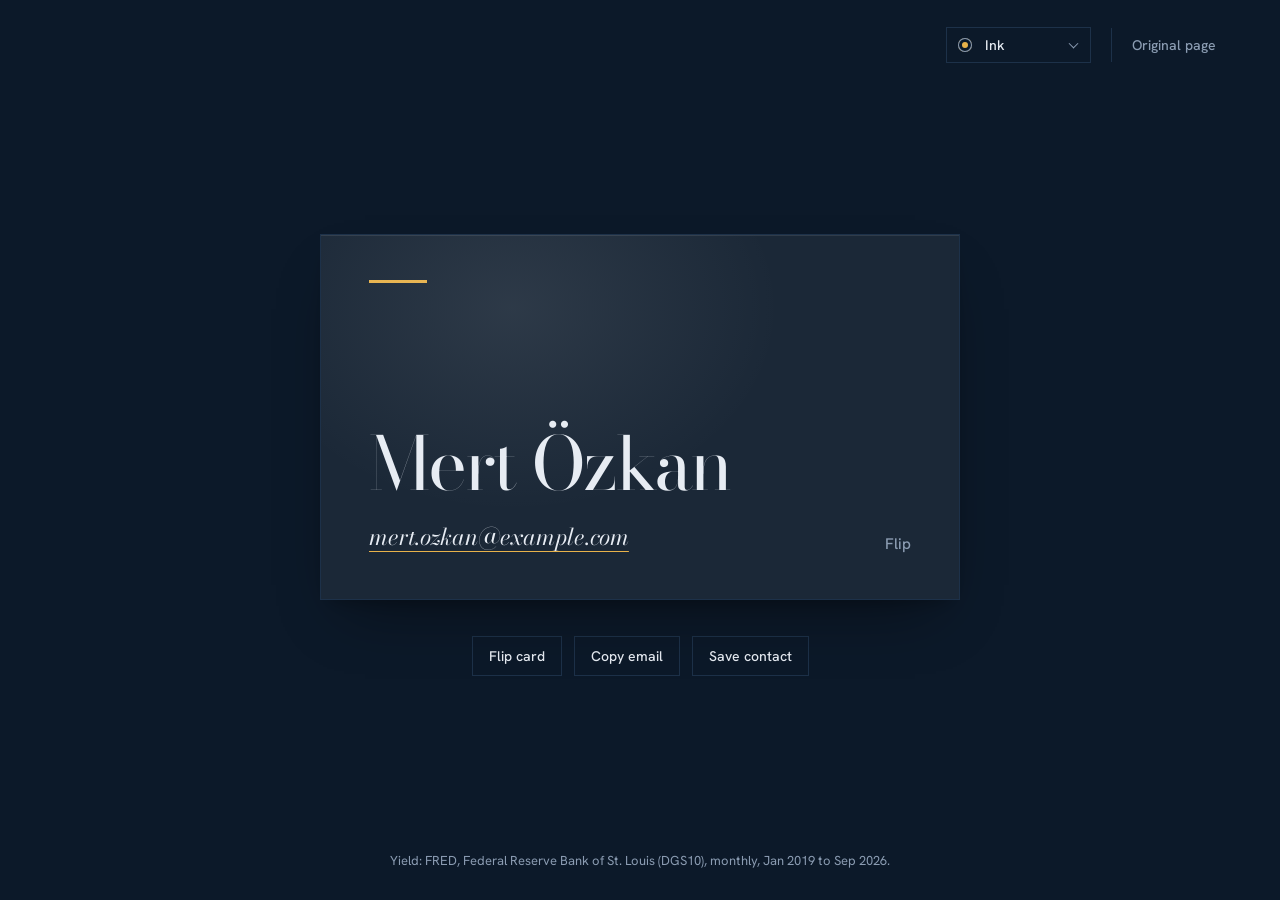
==== card.html @ 7c67b934 "Add US/TR switch with one-time Coming soon note, and a digital business card page Co-Authored-By: Cl" ====
<!DOCTYPE html>
<html lang="en">
<head>
<meta charset="utf-8">
<meta name="viewport" content="width=device-width, initial-scale=1">
<meta name="color-scheme" content="dark light">
<meta name="theme-color" content="#0c1929" id="theme-color">
<title>Mert Özkan</title>
<meta name="description" content="Mert Özkan. mert.ozkan@example.com">
<link rel="preconnect" href="https://fonts.googleapis.com">
<link rel="preconnect" href="https://fonts.gstatic.com" crossorigin>
<link href="https://fonts.googleapis.com/css2?family=Bodoni+Moda:ital,opsz,wght@0,6..96,400..600;1,6..96,400..600&family=Hanken+Grotesk:wght@400;500&family=Schibsted+Grotesk:wght@400..700&family=IBM+Plex+Mono:wght@400;500&family=Newsreader:ital,opsz,wght@0,6..72,400..600;1,6..72,400..600&family=Libre+Franklin:wght@400..800&family=JetBrains+Mono:wght@400..600&family=Archivo:wght@400..800&display=swap" rel="stylesheet">
<script>try{var t=location.hash.slice(1)||localStorage.getItem("theme");if(t)document.documentElement.dataset.look=t}catch(e){}</script>
<style>
  :root {
    --bg: #0c1929;
    --grid: #1d3149;
    --text: #e7ecf3;
    --muted: #8b9cb2;
    --gold: #e8b24a;
    --blue: #7da2d3;
    --teal: #66b5a8;
    --lilac: #b4a4d6;
    --gutter: clamp(20px, 5vw, 64px);

    /* Type and line character, overridden per theme */
    --body: "Hanken Grotesk", system-ui, -apple-system, "Segoe UI", sans-serif;
    --display: "Bodoni Moda", Didot, "Bodoni 72", Georgia, serif;
    --name-size: clamp(3rem, 13vw, 10rem);
    --name-weight: 400;
    --name-tracking: -0.03em;
    --name-opsz: "opsz" 96;
    --email-size: clamp(1.5rem, 3.4vw, 2.75rem);
    --email-style: italic;
    --email-weight: 400;
    --email-tracking: -0.01em;
    --line-w: 1.5px;
    --line-w-main: 2.5px;
    --grid-dash: none;
  }

  /* Ledger: pale stone paper, grotesk type, cobalt signal line */
  :root[data-look="ledger"] {
    --bg: #edf0ee;
    --grid: #d2d9d6;
    --text: #0f1e1b;
    --muted: #52625c;
    --gold: #2540d9;
    --blue: #7e5f45;
    --teal: #1f7466;
    --lilac: #74468a;
    --display: "Schibsted Grotesk", "Hanken Grotesk", system-ui, sans-serif;
    --name-size: clamp(3rem, 12.5vw, 9.5rem);
    --name-weight: 600;
    --name-tracking: -0.05em;
    --name-opsz: normal;
    --email-size: clamp(1.4rem, 3vw, 2.4rem);
    --email-style: normal;
    --email-weight: 500;
    --email-tracking: -0.025em;
    --line-w: 1.5px;
    --line-w-main: 3px;
  }

  /* Terminal: black screen, amber signal, monospace, sharp straight segments */
  :root[data-look="terminal"] {
    --bg: #0b0c0c;
    --grid: #262723;
    --text: #e8e6df;
    --muted: #8f8d83;
    --gold: #ffa028;
    --blue: #4db8d6;
    --teal: #6dbe7b;
    --lilac: #e0708c;
    --body: "IBM Plex Mono", ui-monospace, "Cascadia Mono", Consolas, monospace;
    --display: "IBM Plex Mono", ui-monospace, "Cascadia Mono", Consolas, monospace;
    --name-size: clamp(2.4rem, 10vw, 8rem);
    --name-weight: 500;
    --name-tracking: -0.05em;
    --name-opsz: normal;
    --email-size: clamp(1rem, 2.4vw, 1.9rem);
    --email-style: normal;
    --email-weight: 500;
    --email-tracking: -0.02em;
    --line-w: 1.25px;
    --line-w-main: 2px;
    --grid-dash: 2 5;
  }

  /* Pink paper: salmon newsprint, serif headline, claret signal (after the FT) */
  :root[data-look="pink"] {
    --bg: #fff1e5;
    --grid: #ead9c9;
    --text: #33302e;
    --muted: #665f5a;
    --gold: #990f3d;
    --blue: #0f5499;
    --teal: #0d7680;
    --lilac: #593380;
    --display: "Newsreader", Georgia, "Times New Roman", serif;
    --name-size: clamp(3rem, 13vw, 10rem);
    --name-weight: 500;
    --name-tracking: -0.035em;
    --name-opsz: "opsz" 72;
    --email-size: clamp(1.5rem, 3.4vw, 2.75rem);
    --email-style: italic;
    --email-weight: 400;
    --line-w: 1.5px;
    --line-w-main: 2.75px;
  }

  /* Weekly: cool blue-grey chart paper, heavy sans, red signal, straight lines (after The Economist) */
  :root[data-look="weekly"] {
    --bg: #dde8ee;
    --grid: #bccbd4;
    --text: #0d1417;
    --muted: #4a5a63;
    --gold: #e3120b;
    --blue: #006ba2;
    --teal: #1f7a6d;
    --lilac: #9a607f;
    --display: "Libre Franklin", "Hanken Grotesk", system-ui, sans-serif;
    --name-size: clamp(3rem, 12vw, 9.25rem);
    --name-weight: 800;
    --name-tracking: -0.055em;
    --name-opsz: normal;
    --email-size: clamp(1.4rem, 3vw, 2.4rem);
    --email-style: normal;
    --email-weight: 600;
    --email-tracking: -0.03em;
    --line-w: 1.75px;
    --line-w-main: 3px;
  }

  /* Phosphor: green screen on black, straight segments, dotted grid (after the trading terminal) */
  :root[data-look="phosphor"] {
    --bg: #040b06;
    --grid: #15281a;
    --text: #c9f2d2;
    --muted: #6f9a7b;
    --gold: #3dff7a;
    --blue: #4fd6c8;
    --teal: #9bd15b;
    --lilac: #ff6b6b;
    --body: "JetBrains Mono", ui-monospace, "Cascadia Mono", Consolas, monospace;
    --display: "JetBrains Mono", ui-monospace, "Cascadia Mono", Consolas, monospace;
    --name-size: clamp(2.3rem, 9.5vw, 7.5rem);
    --name-weight: 600;
    --name-tracking: -0.06em;
    --name-opsz: normal;
    --email-size: clamp(1rem, 2.3vw, 1.8rem);
    --email-style: normal;
    --email-weight: 500;
    --email-tracking: -0.03em;
    --line-w: 1.25px;
    --line-w-main: 2px;
    --grid-dash: 1 5;
  }

  /* Blueprint: cobalt drafting sheet, white ink, yellow signal */
  :root[data-look="blueprint"] {
    --bg: #1436c9;
    --grid: #3556da;
    --text: #f3f6ff;
    --muted: #bac7f7;
    --gold: #ffd84d;
    --blue: #ffffff;
    --teal: #8fe3ff;
    --lilac: #ffb3d1;
    --display: "Archivo", "Hanken Grotesk", system-ui, sans-serif;
    --name-size: clamp(3rem, 12.5vw, 9.5rem);
    --name-weight: 700;
    --name-tracking: -0.045em;
    --name-opsz: normal;
    --email-size: clamp(1.4rem, 3vw, 2.4rem);
    --email-style: normal;
    --email-weight: 600;
    --email-tracking: -0.025em;
    --line-w: 1.5px;
    --line-w-main: 3px;
    --grid-dash: 6 6;
  }


  * { box-sizing: border-box; }
  html { background: var(--bg); }
  body {
    margin: 0;
    min-height: 100svh;
    display: grid;
    grid-template-rows: auto 1fr auto;
    background: var(--bg);
    color: var(--text);
    font-family: var(--body);
    -webkit-font-smoothing: antialiased;
    transition: background-color 0.4s ease, color 0.4s ease;
  }
  header {
    display: flex;
    flex-wrap: wrap;
    justify-content: flex-end;
    align-items: center;
    gap: 4px 20px;
    padding: clamp(16px, 3vh, 28px) var(--gutter) 0;
  }
  .pick { position: relative; display: inline-flex; align-items: center; }
  .pick select {
    appearance: none;
    -webkit-appearance: none;
    padding: 8px 36px 8px 38px;
    background: transparent;
    border: 1px solid var(--grid);
    border-radius: 0;
    color: var(--text);
    font: 500 0.875rem var(--body);
    cursor: pointer;
  }
  .pick select:hover { border-color: var(--muted); }
  .pick select option { background: var(--bg); color: var(--text); }
  .pick i {
    position: absolute;
    left: 12px;
    width: 14px;
    height: 14px;
    border-radius: 50%;
    background: var(--sw-bg);
    box-shadow: inset 0 0 0 1px var(--muted), inset 0 0 0 4px var(--sw-bg), inset 0 0 0 14px var(--sw-ac);
    pointer-events: none;
  }
  .pick::after {
    content: "";
    position: absolute;
    right: 14px;
    top: 50%;
    width: 6px;
    height: 6px;
    border: solid var(--muted);
    border-width: 0 1.5px 1.5px 0;
    transform: translateY(-70%) rotate(45deg);
    pointer-events: none;
  }
  header a {
    padding: 8px 0 8px 20px;
    border-left: 1px solid var(--grid);
    color: var(--muted);
    font: 500 0.875rem var(--body);
    text-decoration: none;
  }
  header a:hover { color: var(--text); }

  main {
    display: grid;
    place-items: center;
    align-content: center;
    gap: clamp(20px, 4vh, 36px);
    padding: clamp(20px, 4vh, 48px) var(--gutter);
  }

  /* The card: a business-card ratio that tilts toward the pointer and flips */
  .stage { width: min(100%, 640px); perspective: 1400px; container-type: inline-size; }
  .tilt {
    transform: rotateX(var(--rx, 0deg)) rotateY(var(--ry, 0deg));
    transition: transform 0.25s ease-out;
    transform-style: preserve-3d;
  }
  .card {
    position: relative;
    width: 100%;
    aspect-ratio: 7 / 4;
    transform-style: preserve-3d;
    transition: transform 0.9s cubic-bezier(0.3, 0.8, 0.2, 1);
    cursor: pointer;
  }
  .card.flipped { transform: rotateY(180deg); }
  .face {
    position: absolute;
    inset: 0;
    display: flex;
    flex-direction: column;
    justify-content: space-between;
    padding: 7cqw 7.5cqw;
    background: color-mix(in srgb, var(--text) 7%, var(--bg));
    border: 1px solid var(--grid);
    box-shadow: 0 1px 0 color-mix(in srgb, var(--text) 10%, transparent) inset, 0 30px 60px -24px rgba(0, 0, 0, 0.45), 0 8px 18px -10px rgba(0, 0, 0, 0.35);
    backface-visibility: hidden;
    -webkit-backface-visibility: hidden;
    overflow: hidden;
  }
  .face.back { transform: rotateY(180deg); }
  /* soft light that follows the pointer */
  .face::before {
    content: "";
    position: absolute;
    inset: 0;
    background: radial-gradient(60% 80% at var(--mx, 30%) var(--my, 20%), color-mix(in srgb, var(--text) 9%, transparent), transparent 70%);
    pointer-events: none;
  }
  .mark { width: 9cqw; height: 3px; background: var(--gold); }
  .name {
    margin: 0;
    font-family: var(--display);
    font-weight: var(--name-weight);
    font-size: clamp(1.5rem, 11.5cqw, 4.6rem);
    line-height: 0.95;
    letter-spacing: var(--name-tracking);
    font-optical-sizing: auto;
    font-variation-settings: var(--name-opsz);
  }
  .email {
    display: inline-block;
    margin-top: 3.2cqw;
    color: var(--text);
    font-family: var(--display);
    font-style: var(--email-style);
    font-weight: var(--email-weight);
    font-size: clamp(0.85rem, 4.2cqw, 1.45rem);
    letter-spacing: var(--email-tracking);
    text-decoration: underline;
    text-decoration-color: var(--gold);
    text-decoration-thickness: 1px;
    text-underline-offset: 0.25em;
  }
  .email:hover { color: var(--gold); }
  .hint {
    position: absolute;
    right: 7.5cqw;
    bottom: 7cqw;
    color: var(--muted);
    font: 500 max(0.7rem, 2.4cqw) var(--body);
  }

  /* Back: the real 10-year yield as the mark */
  .back .top { display: flex; justify-content: space-between; align-items: baseline; gap: 12px; position: relative; }
  .back .label { color: var(--muted); font: 500 max(0.72rem, 2.6cqw) var(--body); }
  .back .value {
    font-family: var(--display);
    font-weight: var(--name-weight);
    font-size: clamp(1.4rem, 9cqw, 3.4rem);
    letter-spacing: var(--name-tracking);
    line-height: 1;
    font-variant-numeric: tabular-nums;
  }
  .spark { position: relative; flex: 1; min-height: 0; margin-top: 3cqw; }
  .spark svg { position: absolute; inset: 0; width: 100%; height: 100%; overflow: visible; }
  .spark path {
    fill: none;
    stroke: var(--gold);
    stroke-width: 2.5;
    stroke-linejoin: round;
    stroke-linecap: round;
    vector-effect: non-scaling-stroke;
  }
  /* the line is revealed left to right by a wipe */
  .spark svg { clip-path: inset(-20% 100% -20% 0); }
  .card.flipped .spark svg { animation: wipe 1.8s 0.5s cubic-bezier(0.55, 0.05, 0.2, 1) forwards; }
  .spark .base { stroke: var(--grid); stroke-width: 1; vector-effect: non-scaling-stroke; }
  .spark i {
    position: absolute;
    width: 9px;
    height: 9px;
    margin: -4.5px 0 0 -4.5px;
    border-radius: 50%;
    background: var(--gold);
    opacity: 0;
  }
  .card.flipped .spark i { animation: fade 0.4s 2.2s forwards; }
  @keyframes wipe { to { clip-path: inset(-20% -2% -20% 0); } }
  @keyframes fade { to { opacity: 1; } }

  .actions { display: flex; flex-wrap: wrap; justify-content: center; gap: 8px 12px; }
  .actions button, .actions a {
    padding: 10px 16px;
    background: transparent;
    border: 1px solid var(--grid);
    color: var(--text);
    font: 500 0.875rem var(--body);
    text-decoration: none;
    cursor: pointer;
    transition: border-color 0.2s ease, color 0.2s ease;
  }
  .actions button:hover, .actions a:hover { border-color: var(--gold); color: var(--gold); }
  a:focus-visible, button:focus-visible, select:focus-visible {
    outline: 2px solid var(--gold);
    outline-offset: 4px;
  }
  footer { padding: 4px var(--gutter) clamp(20px, 3.5vh, 32px); color: var(--muted); font-size: 0.8125rem; text-align: center; }

  @media (prefers-reduced-motion: reduce) {
    .tilt, .card { transition: none; }
    .spark svg { clip-path: none; animation: none !important; }
    .spark i { opacity: 1; animation: none !important; }
  }
</style>
</head>
<body>
  <header>
    <label class="pick" for="theme-select">
      <span style="position:absolute;width:1px;height:1px;overflow:hidden;clip:rect(0 0 0 0)">Theme</span>
      <i id="swatch"></i>
      <select id="theme-select">
        <option value="ink">Ink</option>
        <option value="ledger">Ledger</option>
        <option value="terminal">Terminal</option>
        <option value="pink">Pink paper</option>
        <option value="weekly">Weekly</option>
        <option value="phosphor">Phosphor</option>
        <option value="blueprint">Blueprint</option>
      </select>
    </label>
    <a href="./">Original page</a>
  </header>

  <main>
    <div class="stage" id="stage">
      <div class="tilt" id="tilt">
        <div class="card" id="card">
          <section class="face front" id="front" aria-label="Contact card, front">
            <div class="mark"></div>
            <div>
              <h1 class="name">Mert Özkan</h1>
              <a class="email" href="mailto:mert.ozkan@example.com">mert.ozkan@example.com</a>
            </div>
            <span class="hint" aria-hidden="true">Flip</span>
          </section>
          <section class="face back" id="back" aria-label="Contact card, back: US 10-year Treasury yield" inert>
            <div class="top">
              <span class="value" id="val"></span>
              <span class="label">US 10-year Treasury yield<br><span id="range"></span></span>
            </div>
            <div class="spark">
              <svg id="spark" viewBox="0 0 100 40" preserveAspectRatio="none" aria-hidden="true" focusable="false">
                <line class="base" x1="0" x2="100" y1="39.5" y2="39.5"/>
                <path id="line" pathLength="1"/>
              </svg>
              <i id="dot"></i>
            </div>
            <span class="hint" aria-hidden="true">Flip</span>
          </section>
        </div>
      </div>
    </div>

    <div class="actions">
      <button type="button" id="flip" aria-pressed="false">Flip card</button>
      <button type="button" id="copy">Copy email</button>
      <button type="button" id="save">Save contact</button>
    </div>
    <span id="status" role="status" aria-live="polite" style="position:absolute;width:1px;height:1px;overflow:hidden;clip:rect(0 0 0 0)"></span>
  </main>

  <footer>Yield: FRED, Federal Reserve Bank of St. Louis (DGS10), monthly, Jan 2019 to Sep 2026.</footer>

<script>
(() => {
  const Y10 = [2.63,2.73,2.41,2.51,2.14,2.0,2.02,1.5,1.68,1.69,1.78,1.92,1.51,1.13,0.7,0.64,0.65,0.66,0.55,0.72,0.69,0.88,0.84,0.93,1.11,1.44,1.74,1.65,1.58,1.45,1.24,1.3,1.52,1.55,1.43,1.52,1.79,1.83,2.32,2.89,2.85,2.98,2.67,3.15,3.83,4.1,3.68,3.88,3.52,3.92,3.48,3.44,3.64,3.81,3.97,4.09,4.59,4.88,4.37,3.88,3.99,4.25,4.2,4.69,4.51,4.36,4.09,3.91,3.81,4.28,4.18,4.58,4.58,4.24,4.23,4.17,4.41,4.24,4.37,4.23,4.16,4.11,4.02,4.18,4.26,3.97,4.3,4.4,4.45,4.44,4.75,4.75,5.01];   // 10-year Treasury yield, last reading of each month from Jan 2019
  const $ = id => document.getElementById(id);
  const address = "mert.ozkan@example.com";
  const reduce = matchMedia("(prefers-reduced-motion: reduce)");

  // Back face: the yield line, scaled to its own range
  const lo = Math.min(...Y10), hi = Math.max(...Y10), n = Y10.length;
  const pts = Y10.map((v, i) => [(i / (n - 1)) * 100, 36 - ((v - lo) / (hi - lo)) * 32]);
  $("line").setAttribute("d", "M" + pts.map(p => p[0].toFixed(2) + "," + p[1].toFixed(2)).join("L"));
  $("dot").style.left = "100%";
  $("dot").style.top = (pts[n - 1][1] / 40) * 100 + "%";
  $("val").textContent = Y10[n - 1].toFixed(2) + "%";
  $("range").textContent = "Jan 2019 to Sep 2026";

  // Flip
  const card = $("card"), flipBtn = $("flip"), front = $("front"), back = $("back");
  function flip(force) {
    const on = typeof force === "boolean" ? force : !card.classList.contains("flipped");
    card.classList.toggle("flipped", on);
    flipBtn.setAttribute("aria-pressed", String(on));
    front.inert = on; back.inert = !on;
  }
  flipBtn.addEventListener("click", () => flip());
  card.addEventListener("click", e => { if (!e.target.closest("a")) flip(); });

  // Tilt toward the pointer, with a soft light on the faces
  const stage = $("stage"), tilt = $("tilt");
  stage.addEventListener("pointermove", e => {
    if (reduce.matches || e.pointerType === "touch") return;
    const r = stage.getBoundingClientRect();
    const x = (e.clientX - r.left) / r.width, y = (e.clientY - r.top) / r.height;
    tilt.style.setProperty("--ry", ((x - 0.5) * 12).toFixed(2) + "deg");
    tilt.style.setProperty("--rx", ((0.5 - y) * 9).toFixed(2) + "deg");
    for (const f of [front, back]) { f.style.setProperty("--mx", (f === back ? 100 - x * 100 : x * 100).toFixed(0) + "%"); f.style.setProperty("--my", (y * 100).toFixed(0) + "%"); }
  });
  stage.addEventListener("pointerleave", () => { tilt.style.setProperty("--rx", "0deg"); tilt.style.setProperty("--ry", "0deg"); });

  // Copy and save
  const status = $("status");
  let timer;
  const say = (btn, label, msg) => {
    const old = btn.dataset.label || btn.textContent; btn.dataset.label = old;
    btn.textContent = label; status.textContent = msg;
    clearTimeout(timer);
    timer = setTimeout(() => { btn.textContent = old; status.textContent = ""; }, 2000);
  };
  $("copy").addEventListener("click", async e => {
    try { await navigator.clipboard.writeText(address); }
    catch { const t = document.createElement("textarea"); t.value = address; document.body.appendChild(t); t.select();
      try { document.execCommand("copy"); } finally { t.remove(); } }
    say(e.currentTarget, "Copied", "Email address copied");
  });
  $("save").addEventListener("click", e => {
    const vcf = ["BEGIN:VCARD", "VERSION:3.0", "N:Özkan;Mert;;;", "FN:Mert Özkan", "EMAIL;TYPE=INTERNET:" + address, "END:VCARD"].join("\r\n") + "\r\n";
    const url = URL.createObjectURL(new Blob([vcf], { type: "text/vcard;charset=utf-8" }));
    const a = document.createElement("a");
    a.href = url; a.download = "Mert-Ozkan.vcf"; document.body.appendChild(a); a.click(); a.remove();
    setTimeout(() => URL.revokeObjectURL(url), 1000);
    say(e.currentTarget, "Saved", "Contact file downloaded");
  });

  // Themes, shared with the other pages through localStorage
  const THEMES = { ink: ["#0c1929", "#e8b24a"], ledger: ["#edf0ee", "#2540d9"], terminal: ["#0b0c0c", "#ffa028"], pink: ["#fff1e5", "#990f3d"],
    weekly: ["#dde8ee", "#e3120b"], phosphor: ["#040b06", "#3dff7a"], blueprint: ["#1436c9", "#ffd84d"] };
  const LIGHT = ["ledger", "pink", "weekly"];
  const root = document.documentElement, select = $("theme-select"), swatch = $("swatch"), themeColor = $("theme-color");
  function setTheme(name, save) {
    if (!THEMES[name]) name = "ink";
    root.dataset.look = name;
    root.style.colorScheme = LIGHT.includes(name) ? "light" : "dark";
    select.value = name;
    themeColor.content = THEMES[name][0];
    swatch.style.setProperty("--sw-bg", THEMES[name][0]);
    swatch.style.setProperty("--sw-ac", THEMES[name][1]);
    if (save) { try { localStorage.setItem("theme", name); } catch {} }
  }
  select.addEventListener("change", () => setTheme(select.value, true));
  setTheme((() => { try { return location.hash.slice(1) || localStorage.getItem("theme"); } catch { return null; } })(), false);
})();
</script>
</body>
</html>
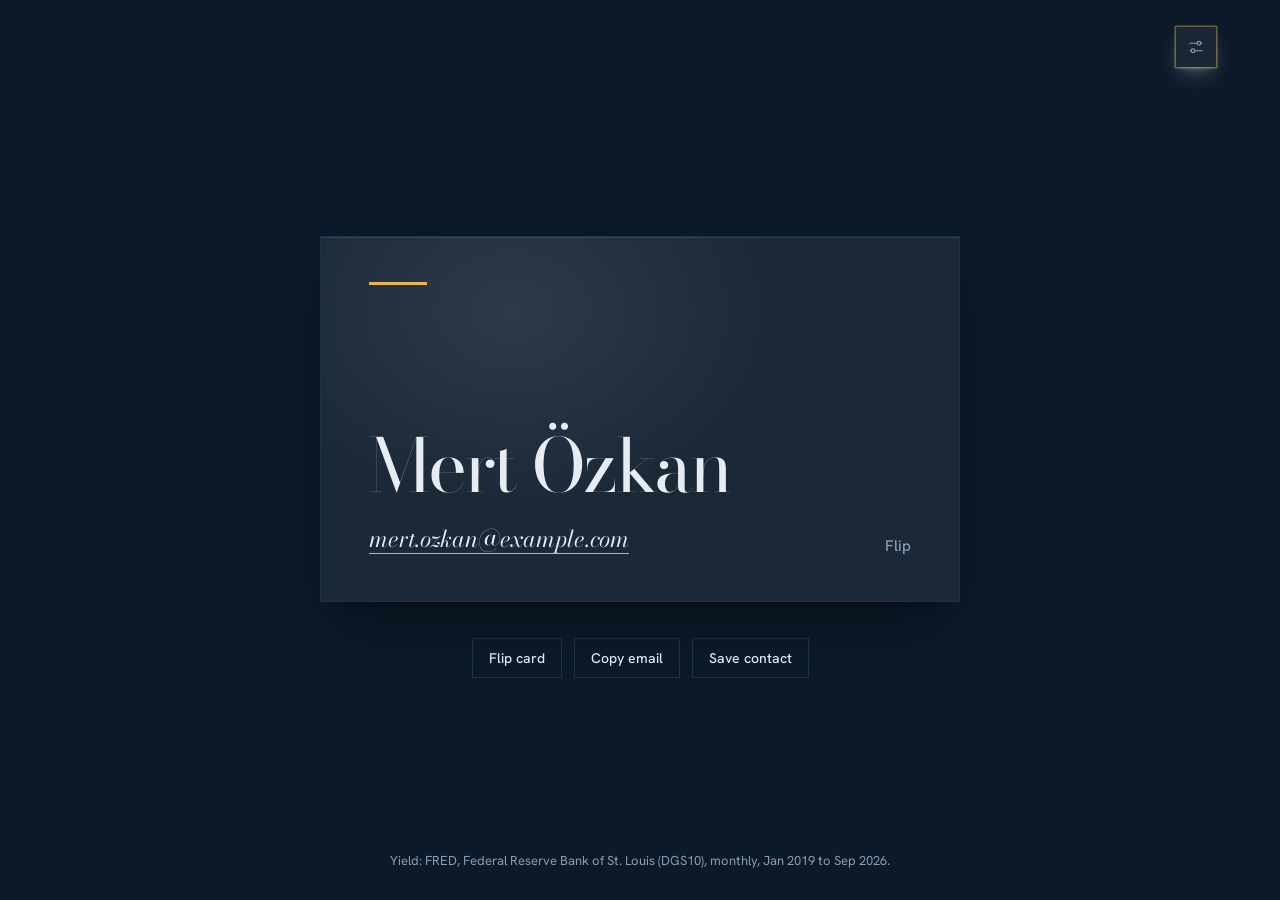
==== commit 0a661868: "Shared Settings sheet on every page with a clearer hierarchy; theme picker on desk, lab and card Co-" ====
--- a/card.html
+++ b/card.html
@@ -10,6 +10,7 @@
 <link rel="preconnect" href="https://fonts.googleapis.com">
 <link rel="preconnect" href="https://fonts.gstatic.com" crossorigin>
 <link href="https://fonts.googleapis.com/css2?family=Bodoni+Moda:ital,opsz,wght@0,6..96,400..600;1,6..96,400..600&family=Hanken+Grotesk:wght@400;500&family=Schibsted+Grotesk:wght@400..700&family=IBM+Plex+Mono:wght@400;500&family=Newsreader:ital,opsz,wght@0,6..72,400..600;1,6..72,400..600&family=Libre+Franklin:wght@400..800&family=JetBrains+Mono:wght@400..600&family=Archivo:wght@400..800&display=swap" rel="stylesheet">
+<link rel="stylesheet" href="settings.css">
 <script>try{var t=location.hash.slice(1)||localStorage.getItem("theme");if(t)document.documentElement.dataset.look=t}catch(e){}</script>
 <style>
   :root {
@@ -22,6 +23,7 @@
     --teal: #66b5a8;
     --lilac: #b4a4d6;
     --gutter: clamp(20px, 5vw, 64px);
+    --s-bg: var(--bg); --s-text: var(--text); --s-muted: var(--muted); --s-line: var(--grid); --s-accent: var(--gold); --s-body: var(--body);
 
     /* Type and line character, overridden per theme */
     --body: "Hanken Grotesk", system-ui, -apple-system, "Segoe UI", sans-serif;
@@ -182,6 +184,7 @@
   }
 
 
+  --s-bg: var(--bg); --s-text: var(--text); --s-muted: var(--muted); --s-line: var(--grid); --s-accent: var(--gold); --s-body: var(--body);
   * { box-sizing: border-box; }
   html { background: var(--bg); }
   body {
@@ -203,51 +206,6 @@
     gap: 4px 20px;
     padding: clamp(16px, 3vh, 28px) var(--gutter) 0;
   }
-  .pick { position: relative; display: inline-flex; align-items: center; }
-  .pick select {
-    appearance: none;
-    -webkit-appearance: none;
-    padding: 8px 36px 8px 38px;
-    background: transparent;
-    border: 1px solid var(--grid);
-    border-radius: 0;
-    color: var(--text);
-    font: 500 0.875rem var(--body);
-    cursor: pointer;
-  }
-  .pick select:hover { border-color: var(--muted); }
-  .pick select option { background: var(--bg); color: var(--text); }
-  .pick i {
-    position: absolute;
-    left: 12px;
-    width: 14px;
-    height: 14px;
-    border-radius: 50%;
-    background: var(--sw-bg);
-    box-shadow: inset 0 0 0 1px var(--muted), inset 0 0 0 4px var(--sw-bg), inset 0 0 0 14px var(--sw-ac);
-    pointer-events: none;
-  }
-  .pick::after {
-    content: "";
-    position: absolute;
-    right: 14px;
-    top: 50%;
-    width: 6px;
-    height: 6px;
-    border: solid var(--muted);
-    border-width: 0 1.5px 1.5px 0;
-    transform: translateY(-70%) rotate(45deg);
-    pointer-events: none;
-  }
-  header a {
-    padding: 8px 0 8px 20px;
-    border-left: 1px solid var(--grid);
-    color: var(--muted);
-    font: 500 0.875rem var(--body);
-    text-decoration: none;
-  }
-  header a:hover { color: var(--text); }
-
   main {
     display: grid;
     place-items: center;
@@ -394,20 +352,7 @@
 </head>
 <body>
   <header>
-    <label class="pick" for="theme-select">
-      <span style="position:absolute;width:1px;height:1px;overflow:hidden;clip:rect(0 0 0 0)">Theme</span>
-      <i id="swatch"></i>
-      <select id="theme-select">
-        <option value="ink">Ink</option>
-        <option value="ledger">Ledger</option>
-        <option value="terminal">Terminal</option>
-        <option value="pink">Pink paper</option>
-        <option value="weekly">Weekly</option>
-        <option value="phosphor">Phosphor</option>
-        <option value="blueprint">Blueprint</option>
-      </select>
-    </label>
-    <a href="./">Original page</a>
+    <button type="button" class="st-gear" id="open-settings" aria-haspopup="dialog" aria-label="Settings" title="Settings"><svg viewBox="0 0 24 24" fill="none" stroke="currentColor" stroke-width="1.6" stroke-linecap="round" aria-hidden="true"><path d="M4 7h9M19 7h1M4 17h1M11 17h9"/><circle cx="16" cy="7" r="2.4"/><circle cx="8" cy="17" r="2.4"/></svg></button>
   </header>
 
   <main>
@@ -450,6 +395,7 @@
 
   <footer>Yield: FRED, Federal Reserve Bank of St. Louis (DGS10), monthly, Jan 2019 to Sep 2026.</footer>
 
+<script src="settings.js"></script>
 <script>
 (() => {
   const Y10 = [2.63,2.73,2.41,2.51,2.14,2.0,2.02,1.5,1.68,1.69,1.78,1.92,1.51,1.13,0.7,0.64,0.65,0.66,0.55,0.72,0.69,0.88,0.84,0.93,1.11,1.44,1.74,1.65,1.58,1.45,1.24,1.3,1.52,1.55,1.43,1.52,1.79,1.83,2.32,2.89,2.85,2.98,2.67,3.15,3.83,4.1,3.68,3.88,3.52,3.92,3.48,3.44,3.64,3.81,3.97,4.09,4.59,4.88,4.37,3.88,3.99,4.25,4.2,4.69,4.51,4.36,4.09,3.91,3.81,4.28,4.18,4.58,4.58,4.24,4.23,4.17,4.41,4.24,4.37,4.23,4.16,4.11,4.02,4.18,4.26,3.97,4.3,4.4,4.45,4.44,4.75,4.75,5.01];   // 10-year Treasury yield, last reading of each month from Jan 2019
@@ -517,18 +463,16 @@
   const THEMES = { ink: ["#0c1929", "#e8b24a"], ledger: ["#edf0ee", "#2540d9"], terminal: ["#0b0c0c", "#ffa028"], pink: ["#fff1e5", "#990f3d"],
     weekly: ["#dde8ee", "#e3120b"], phosphor: ["#040b06", "#3dff7a"], blueprint: ["#1436c9", "#ffd84d"] };
   const LIGHT = ["ledger", "pink", "weekly"];
-  const root = document.documentElement, select = $("theme-select"), swatch = $("swatch"), themeColor = $("theme-color");
+  const root = document.documentElement, themeColor = $("theme-color");
   function setTheme(name, save) {
     if (!THEMES[name]) name = "ink";
     root.dataset.look = name;
     root.style.colorScheme = LIGHT.includes(name) ? "light" : "dark";
-    select.value = name;
     themeColor.content = THEMES[name][0];
-    swatch.style.setProperty("--sw-bg", THEMES[name][0]);
-    swatch.style.setProperty("--sw-ac", THEMES[name][1]);
+    Settings.sync(name);
     if (save) { try { localStorage.setItem("theme", name); } catch {} }
   }
-  select.addEventListener("change", () => setTheme(select.value, true));
+  Settings.onTheme = n => setTheme(n, true);
   setTheme((() => { try { return location.hash.slice(1) || localStorage.getItem("theme"); } catch { return null; } })(), false);
 })();
 </script>
--- a/settings.css
+++ b/settings.css
@@ -0,0 +1,282 @@
+/* Shared Settings button and sheet (all pages).
+   Each page maps its own tokens to these:
+   --s-bg  --s-text  --s-muted  --s-line  --s-accent  --s-body  and optionally --s-radius, --gs (button size)
+
+   Hierarchy, top to bottom:
+   1. sheet title            (largest, bold)
+   2. group heading          (small, muted, upper case: never clickable)
+   3. setting row            (label on the left, a filled button-like control on the right)
+   4. page row               (name, a muted line under it, an arrow on the right) */
+
+.st-gear {
+  flex: none;
+  display: grid;
+  place-items: center;
+  width: var(--gs, 40px);
+  height: var(--gs, 40px);
+  padding: 0;
+  background: color-mix(in srgb, var(--s-text) 6%, var(--s-bg));
+  border: 0;
+  border-radius: var(--s-radius, 0);
+  color: var(--s-muted);
+  cursor: pointer;
+  /* resting border: the accent, softened; pressing turns it full strength and heavier */
+  box-shadow: 0 0 0 1.5px color-mix(in srgb, var(--s-accent) 42%, transparent),
+    0 10px 24px -8px color-mix(in srgb, var(--s-text) 45%, transparent),
+    0 3px 8px -3px color-mix(in srgb, var(--s-text) 30%, transparent);
+  transition: color 0.2s ease, box-shadow 0.2s ease, transform 0.2s ease;
+}
+.st-gear:hover {
+  color: var(--s-text);
+  transform: translateY(-1px);
+  box-shadow: 0 0 0 1.5px color-mix(in srgb, var(--s-accent) 68%, transparent),
+    0 12px 28px -8px color-mix(in srgb, var(--s-accent) 40%, transparent),
+    0 3px 8px -3px color-mix(in srgb, var(--s-text) 30%, transparent);
+}
+.st-gear:active {
+  color: var(--s-text);
+  transform: translateY(0);
+  box-shadow: 0 0 0 2.5px var(--s-accent), 0 6px 16px -8px color-mix(in srgb, var(--s-accent) 50%, transparent);
+}
+.st-gear svg { width: calc(var(--gs, 40px) * 0.45); height: calc(var(--gs, 40px) * 0.45); }
+.st-gear:focus-visible, .st-dialog button:focus-visible, .st-dialog a:focus-visible { outline: 2px solid var(--s-accent); outline-offset: 3px; }
+
+dialog.st-dialog {
+  width: min(440px, calc(100vw - 32px));
+  max-height: calc(100svh - 32px);
+  margin: auto;
+  padding: 0;
+  overflow: auto;
+  background: color-mix(in srgb, var(--s-text) 5%, var(--s-bg));
+  color: var(--s-text);
+  border: 1px solid color-mix(in srgb, var(--s-text) 18%, transparent);
+  border-radius: var(--s-radius, 0);
+  font-family: var(--s-body);
+  box-shadow: 0 40px 80px -30px rgba(0, 0, 0, 0.6);
+}
+dialog.st-picker { width: min(380px, calc(100vw - 32px)); }
+dialog.st-dialog::backdrop { background: rgba(0, 0, 0, 0.55); backdrop-filter: blur(5px); }
+dialog.st-dialog[open] { animation: st-sheet-in 0.38s cubic-bezier(0.2, 0.7, 0.2, 1); }
+dialog.st-dialog[open]::backdrop { animation: st-veil-in 0.3s ease; }
+dialog.st-dialog.st-closing { animation: st-sheet-out 0.24s ease-in forwards; }
+dialog.st-dialog.st-closing::backdrop { animation: st-veil-out 0.24s ease-in forwards; }
+@keyframes st-sheet-in { from { opacity: 0; transform: translateY(14px) scale(0.98); } }
+@keyframes st-sheet-out { to { opacity: 0; transform: translateY(8px) scale(0.985); } }
+@keyframes st-veil-in { from { opacity: 0; } }
+@keyframes st-veil-out { to { opacity: 0; } }
+
+/* 1. title */
+.st-sheet { display: grid; gap: 28px; padding: 22px 24px 26px; }
+.st-head { display: flex; align-items: center; justify-content: space-between; }
+.st-sheet h2 { margin: 0; font: 700 1.375rem/1.1 var(--s-body); letter-spacing: -0.02em; }
+.st-x {
+  display: grid;
+  place-items: center;
+  width: 36px;
+  height: 36px;
+  background: color-mix(in srgb, var(--s-text) 7%, transparent);
+  border: 1px solid color-mix(in srgb, var(--s-text) 22%, transparent);
+  border-radius: var(--s-radius, 0);
+  color: var(--s-text);
+  cursor: pointer;
+  transition: border-color 0.2s ease;
+}
+.st-x:hover { border-color: var(--s-accent); }
+.st-x svg { width: 14px; height: 14px; }
+
+/* 2. group headings: small, muted, upper case, no border, no hover */
+.st-group h3 {
+  margin: 0;
+  padding: 0 0 10px;
+  color: var(--s-muted);
+  font: 600 0.6875rem/1 var(--s-body);
+  letter-spacing: 0.09em;
+  text-transform: uppercase;
+  border-bottom: 1px solid color-mix(in srgb, var(--s-text) 20%, transparent);
+}
+
+/* 3. setting rows */
+.st-setting {
+  display: flex;
+  align-items: center;
+  justify-content: space-between;
+  gap: 16px;
+  min-height: 60px;
+  border-bottom: 1px solid var(--s-line);
+}
+.st-label { font: 500 0.9375rem var(--s-body); color: var(--s-text); }
+.st-control { position: relative; display: flex; align-items: center; }
+
+.st-country {
+  display: inline-flex;
+  padding: 3px;
+  gap: 3px;
+  background: color-mix(in srgb, var(--s-text) 8%, transparent);
+  border: 1px solid color-mix(in srgb, var(--s-text) 22%, transparent);
+  border-radius: var(--s-radius, 0);
+}
+.st-country button {
+  padding: 7px 18px;
+  background: none;
+  border: 0;
+  border-radius: var(--s-radius, 0);
+  color: var(--s-text);
+  font: 500 0.875rem var(--s-body);
+  cursor: pointer;
+  transition: background-color 0.2s ease, color 0.2s ease;
+}
+.st-country button:hover { background: color-mix(in srgb, var(--s-text) 10%, transparent); }
+.st-country button[aria-pressed="true"] { background: var(--s-accent); color: var(--s-bg); font-weight: 600; }
+
+/* the Coming soon note floats under the control, over the next row, for a few seconds */
+.st-soon {
+  position: absolute;
+  right: 0;
+  top: calc(100% + 10px);
+  z-index: 3;
+  padding: 6px 12px;
+  background: var(--s-bg);
+  border: 1px solid var(--s-accent);
+  border-radius: var(--s-radius, 0);
+  color: var(--s-text);
+  font: 500 0.8125rem var(--s-body);
+  white-space: nowrap;
+  text-shadow: 0 0 10px color-mix(in srgb, var(--s-accent) 70%, transparent);
+  opacity: 0;
+  pointer-events: none;
+  transition: opacity 0.3s ease;
+}
+.st-soon.st-show { opacity: 1; }
+.st-soon::before {
+  content: "";
+  position: absolute;
+  inset: -30px -68px;
+  z-index: -1;
+  pointer-events: none;
+  background: radial-gradient(ellipse closest-side, color-mix(in srgb, var(--s-accent) 58%, transparent) 0%, color-mix(in srgb, var(--s-accent) 28%, transparent) 42%, transparent 100%);
+  filter: blur(7px);
+  opacity: 0.5;
+}
+.st-soon.st-first { animation: st-soon-in 0.7s cubic-bezier(0.2, 0.7, 0.2, 1) both; }
+.st-soon.st-first::before { animation: st-soon-halo 1.8s ease-out both; }
+.st-soon.st-first::after {
+  content: "";
+  position: absolute;
+  left: 0;
+  right: 0;
+  bottom: -1px;
+  height: 2px;
+  background: var(--s-accent);
+  transform-origin: left;
+  animation: st-soon-line 0.9s 0.45s cubic-bezier(0.2, 0.7, 0.2, 1) both;
+}
+@keyframes st-soon-in { from { clip-path: inset(-140px 100% -140px 0); transform: translateY(-5px); } to { clip-path: inset(-140px); transform: none; } }
+@keyframes st-soon-halo {
+  0% { opacity: 0; transform: scale(0.55); }
+  35% { opacity: 0.75; transform: scale(1.1); }
+  100% { opacity: 0.5; transform: scale(1); }
+}
+@keyframes st-soon-line { from { transform: scaleX(0); } to { transform: scaleX(1); } }
+
+.st-tbtn {
+  position: relative;
+  display: inline-flex;
+  align-items: center;
+  gap: 12px;
+  min-width: 176px;
+  padding: 10px 40px 10px 12px;
+  background: color-mix(in srgb, var(--s-text) 8%, transparent);
+  border: 1px solid color-mix(in srgb, var(--s-text) 22%, transparent);
+  border-radius: var(--s-radius, 0);
+  color: var(--s-text);
+  font: 500 0.875rem var(--s-body);
+  text-align: left;
+  cursor: pointer;
+  transition: border-color 0.2s ease;
+}
+.st-tbtn:hover { border-color: var(--s-accent); }
+.st-tbtn::after {
+  content: "";
+  position: absolute;
+  right: 15px;
+  top: 50%;
+  width: 6px;
+  height: 6px;
+  border: solid var(--s-text);
+  border-width: 0 1.5px 1.5px 0;
+  transform: translateY(-70%) rotate(45deg);
+}
+.st-tbtn i, .st-opt i {
+  flex: none;
+  width: 16px;
+  height: 16px;
+  border-radius: 50%;
+  background: var(--sw-bg);
+  box-shadow: inset 0 0 0 1px var(--s-muted), inset 0 0 0 4px var(--sw-bg), inset 0 0 0 16px var(--sw-ac);
+}
+
+/* the themes list */
+.st-opts { display: grid; border-top: 1px solid var(--s-line); }
+.st-opt {
+  display: flex;
+  align-items: center;
+  gap: 14px;
+  width: 100%;
+  padding: 14px 2px;
+  background: none;
+  border: 0;
+  border-bottom: 1px solid var(--s-line);
+  color: var(--s-text);
+  font: 500 1rem var(--s-body);
+  text-align: left;
+  cursor: pointer;
+  transition: color 0.2s ease, padding 0.25s ease;
+}
+.st-opt:hover { color: var(--s-accent); padding-left: 6px; }
+.st-dot {
+  display: grid;
+  place-items: center;
+  flex: none;
+  width: 20px;
+  height: 20px;
+  margin-left: auto;
+  border: 2px solid var(--s-muted);
+  border-radius: 50%;
+}
+.st-opt[aria-checked="true"] .st-dot { border-color: var(--s-accent); }
+.st-opt[aria-checked="true"] .st-dot::after { content: ""; width: 10px; height: 10px; border-radius: 50%; background: var(--s-accent); }
+
+/* 4. page rows */
+.st-pages { display: grid; margin: 0; padding: 0; list-style: none; }
+.st-pages a {
+  display: flex;
+  align-items: center;
+  justify-content: space-between;
+  gap: 16px;
+  padding: 13px 0;
+  border-bottom: 1px solid var(--s-line);
+  color: var(--s-text);
+  text-decoration: none;
+  transition: color 0.2s ease;
+}
+.st-pn { display: grid; gap: 3px; }
+.st-pn b { font: 600 0.9375rem var(--s-body); }
+.st-pn small { color: var(--s-muted); font: 400 0.8125rem var(--s-body); }
+.st-arrow {
+  flex: none;
+  width: 8px;
+  height: 8px;
+  border: solid var(--s-muted);
+  border-width: 1.5px 1.5px 0 0;
+  transform: rotate(45deg);
+  transition: transform 0.25s ease, border-color 0.2s ease;
+}
+.st-pages a:hover { color: var(--s-accent); }
+.st-pages a:hover .st-arrow { border-color: var(--s-accent); transform: translateX(4px) rotate(45deg); }
+.st-here { color: var(--s-muted); font: 500 0.75rem var(--s-body); font-style: normal; }
+.st-pages a[aria-current="page"] { pointer-events: none; }
+.st-pages a[aria-current="page"] .st-pn b { color: var(--s-muted); }
+
+@media (prefers-reduced-motion: reduce) {
+  .st-soon.st-first, .st-soon.st-first::after, .st-soon.st-first::before { animation: none; }
+}
